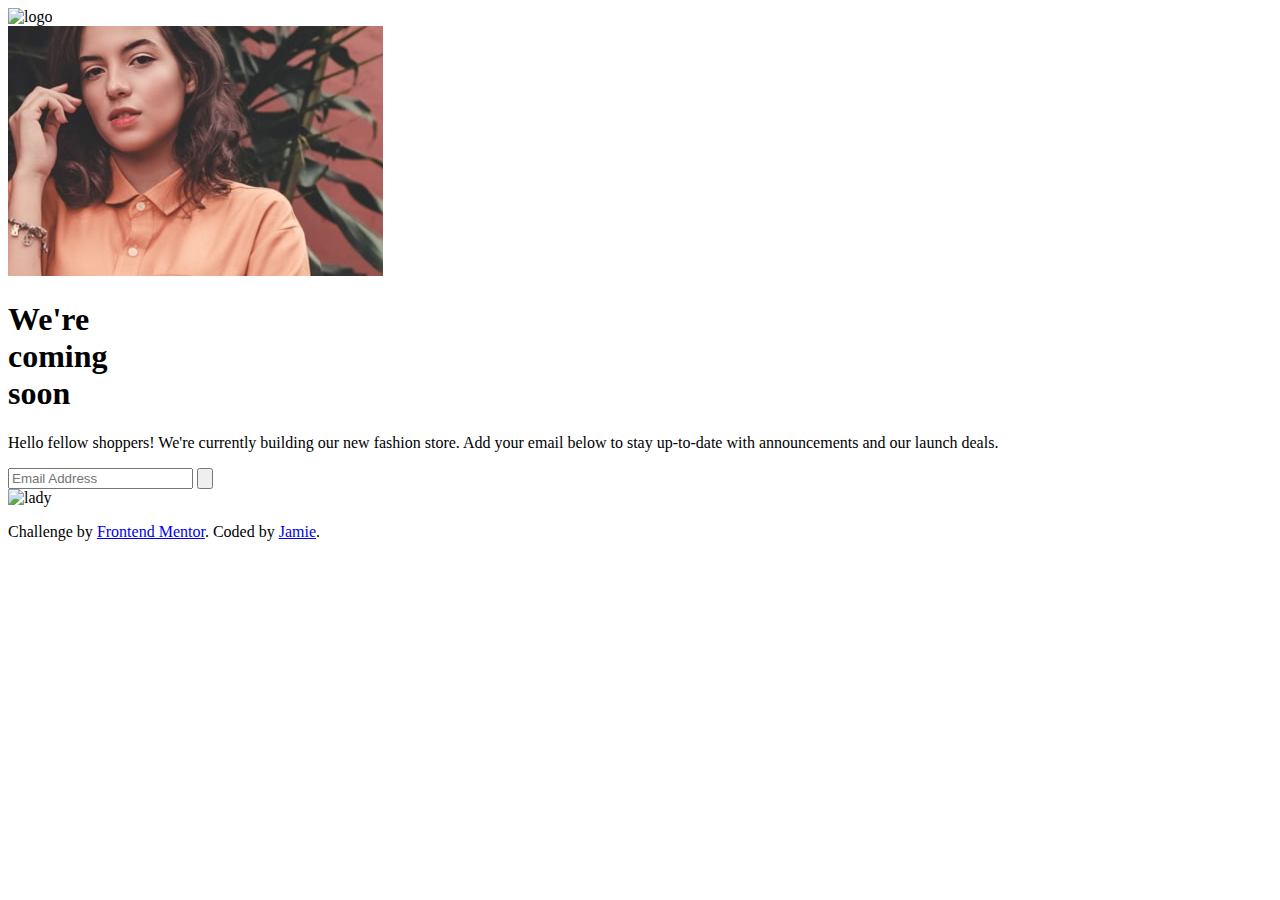
==== base-apparel-coming-soon-master/index.html @ 87658fa0 "front end mentor challenge" ====
<!DOCTYPE html>
<html lang="en">

<head>
  <meta charset="UTF-8">
  <meta name="viewport" content="width=device-width, initial-scale=1.0">
  <!-- displays site properly based on user's device -->

  <link rel="icon" type="image/png" sizes="32x32" href="./images/favicon-32x32.png">

  <title>Frontend Mentor | Base Apparel coming soon page</title>
  <link rel="stylesheet" href="/style.css">
  <link href="https://fonts.googleapis.com/css2?family=Josefin+Sans:wght@300;400;600&display=swap" rel="stylesheet">
  <script src="/script.js"></script>

</head>

<body>

  <main>
    <div class="coming-soon">
      <section class="logo">
        <img src="/images/logo.svg" alt="logo">
      </section>
      <section class="mobile-photo">
        <img src="images/hero-mobile.jpg" alt="lady">
      </section>
      <section class="copy">
        <h1>
          <span class="pink-text light-text">We're</span><br> coming<br> soon
        </h1>
        <p class="body-text">

          Hello fellow shoppers! We're currently building our new fashion store.
          Add your email below to stay up-to-date with announcements and our launch deals.
        </p>
        <div class="signup">
          <form aria-label="email">
            <input type="email" id="email" placeholder="Email Address" aria-label="email" required>
            <input type="submit" aria-label="submit" value="">
          </form>
        </div>
    </div>
    </section>
    <section class="desktop-photo">
      <img src="/images/hero-desktop.jpg" alt="lady">
    </section>
  </main>
  <footer>
    <p class="attribution">
      Challenge by <a href="https://www.frontendmentor.io?ref=challenge" target="_blank">Frontend Mentor</a>.
      Coded by <a href="#">Jamie</a>.
    </p>
  </footer>

</body>

</html>
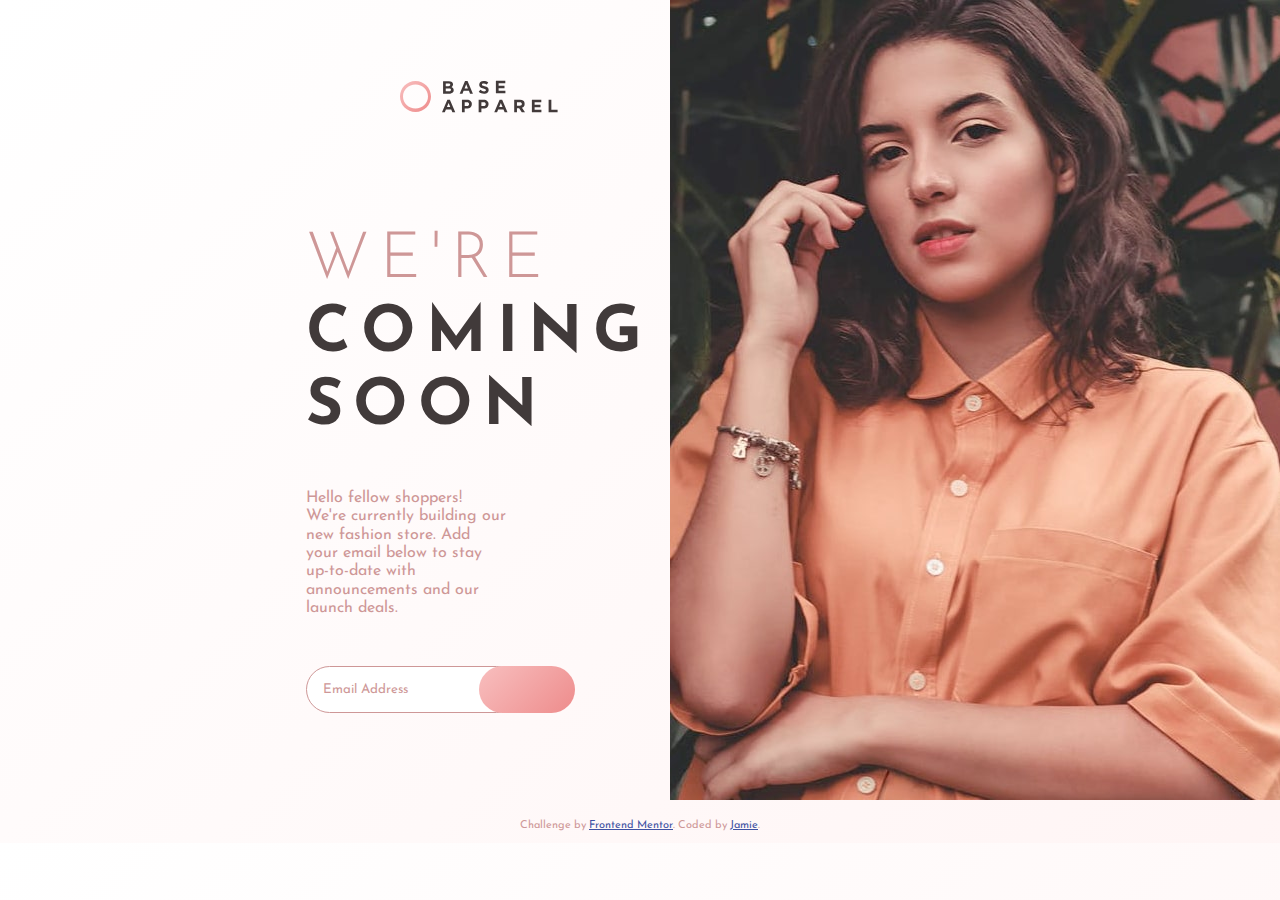
==== commit 0d31bd52: "Set up landing page for projects" ====
--- a/base-apparel-coming-soon-master/index.html
+++ b/base-apparel-coming-soon-master/index.html
@@ -9,9 +9,9 @@
   <link rel="icon" type="image/png" sizes="32x32" href="./images/favicon-32x32.png">
 
   <title>Frontend Mentor | Base Apparel coming soon page</title>
-  <link rel="stylesheet" href="/style.css">
+  <link rel="stylesheet" href="style.css">
   <link href="https://fonts.googleapis.com/css2?family=Josefin+Sans:wght@300;400;600&display=swap" rel="stylesheet">
-  <script src="/script.js"></script>
+  <script src="script.js"></script>
 
 </head>
 
@@ -20,7 +20,7 @@
   <main>
     <div class="coming-soon">
       <section class="logo">
-        <img src="/images/logo.svg" alt="logo">
+        <img src="images/logo.svg" alt="logo">
       </section>
       <section class="mobile-photo">
         <img src="images/hero-mobile.jpg" alt="lady">
@@ -43,7 +43,7 @@
     </div>
     </section>
     <section class="desktop-photo">
-      <img src="/images/hero-desktop.jpg" alt="lady">
+      <img src="images/hero-desktop.jpg" alt="lady">
     </section>
   </main>
   <footer>
--- a/base-apparel-coming-soon-master/style.css
+++ b/base-apparel-coming-soon-master/style.css
@@ -0,0 +1,173 @@
+:root {
+  --primary-desat-red: hsl(0, 36%, 70%);
+  --primary-soft-red: hsl(0, 93%, 68%);
+  --neutral-gray-red: hsl(0, 6%, 24%);
+}
+
+html {
+  box-sizing: border-box;
+  -moz-box-sizing: border-box;
+  -webkit-box-sizing: border-box;
+  font-family: 'Josefin Sans', sans-serif;
+  color: var(--primary-desat-red);
+  font-size: 16px;
+  line-height: 1.15;
+  font-weight: 400;
+}
+
+body {
+  /* background: var(--neutral-light-grey); */
+  margin: 0;
+  padding: 0;
+  background: linear-gradient(135deg, hsl(0, 0%, 100%), hsl(0, 100%, 98%));
+}
+
+main {
+  display: grid;
+  grid-template-columns: repeat(12, 1fr);
+  grid-gap: 20px;
+}
+
+.coming-soon {
+  grid-column: 2 / 8;
+  justify-items: center;
+  padding: 2rem 3rem 3rem 10rem;
+  margin: 3rem;
+}
+
+.desktop-photo {
+  grid-column: 8 / 13;
+  justify-self: end;
+}
+
+
+
+.attribution {
+  font-size: 11px;
+  text-align: center;
+}
+
+.attribution a {
+  color: hsl(228, 45%, 44%);
+}
+
+.pink-text {
+  color: var(--primary-desat-red);
+}
+
+.light-text {
+  font-weight: 300;
+}
+
+h1 {
+  text-transform: uppercase;
+  font-size: 4em;
+  letter-spacing: 10px;
+  color: var(--neutral-gray-red);
+}
+
+.logo {
+  padding-bottom: 4em;
+}
+
+p.body-text {
+  max-width: 58%;
+  padding-bottom: 2rem;
+}
+
+form {
+  display: flex;
+}
+
+::placeholder {
+  color: var(--primary-desat-red);
+}
+
+input[type=text],
+input[type=email] {
+  color: var(--primary-desat-red);
+  border: 1px solid var(--primary-desat-red);
+  border-radius: 50px;
+  padding: 1rem;
+  width: 52%;
+  font-family: inherit;
+}
+
+input[type=button],
+input[type=submit],
+input[type=reset],
+button {
+  background: url(/images/icon-arrow.svg) no-repeat center, linear-gradient(135deg, hsl(0, 80%, 86%), hsl(0, 74%, 74%));
+  border: none;
+  border-radius: 50px;
+  color: white;
+  text-decoration: none;
+  margin-left: -12%;
+  cursor: pointer;
+  padding: 1rem 3rem;
+}
+
+.mobile-photo {
+  display: none;
+}
+
+@media(max-width: 600px) {
+
+  main {
+    display: grid;
+    grid-template-columns: 1fr;
+    text-align: center;
+  }
+
+  .coming-soon {
+    grid-column: 1;
+    padding: 0;
+    margin: 0;
+  }
+
+  .logo {
+    grid-row: 1;
+    grid-column: 1;
+    text-align: left;
+    padding: 1.6rem;
+  }
+
+  .desktop-photo {
+    display: none;
+  }
+
+  .mobile-photo {
+    display: block;
+  }
+
+  .copy {
+    grid-row: 3;
+    grid-column: 1;
+    text-align: center;
+  }
+
+  .body-text,
+  .signup {
+    margin-left: auto;
+    margin-right: auto;
+    text-align: center;
+  }
+
+  form {
+    align-items: stretch;
+    justify-content: center;
+  }
+
+  p.body-text {
+    max-width: 72%;
+    line-height: 1.5;
+  }
+
+  input[type=button],
+  input[type=submit],
+  input[type=reset],
+  button {
+    margin-left: -16%;
+    padding: 1rem 2rem;
+  }
+}